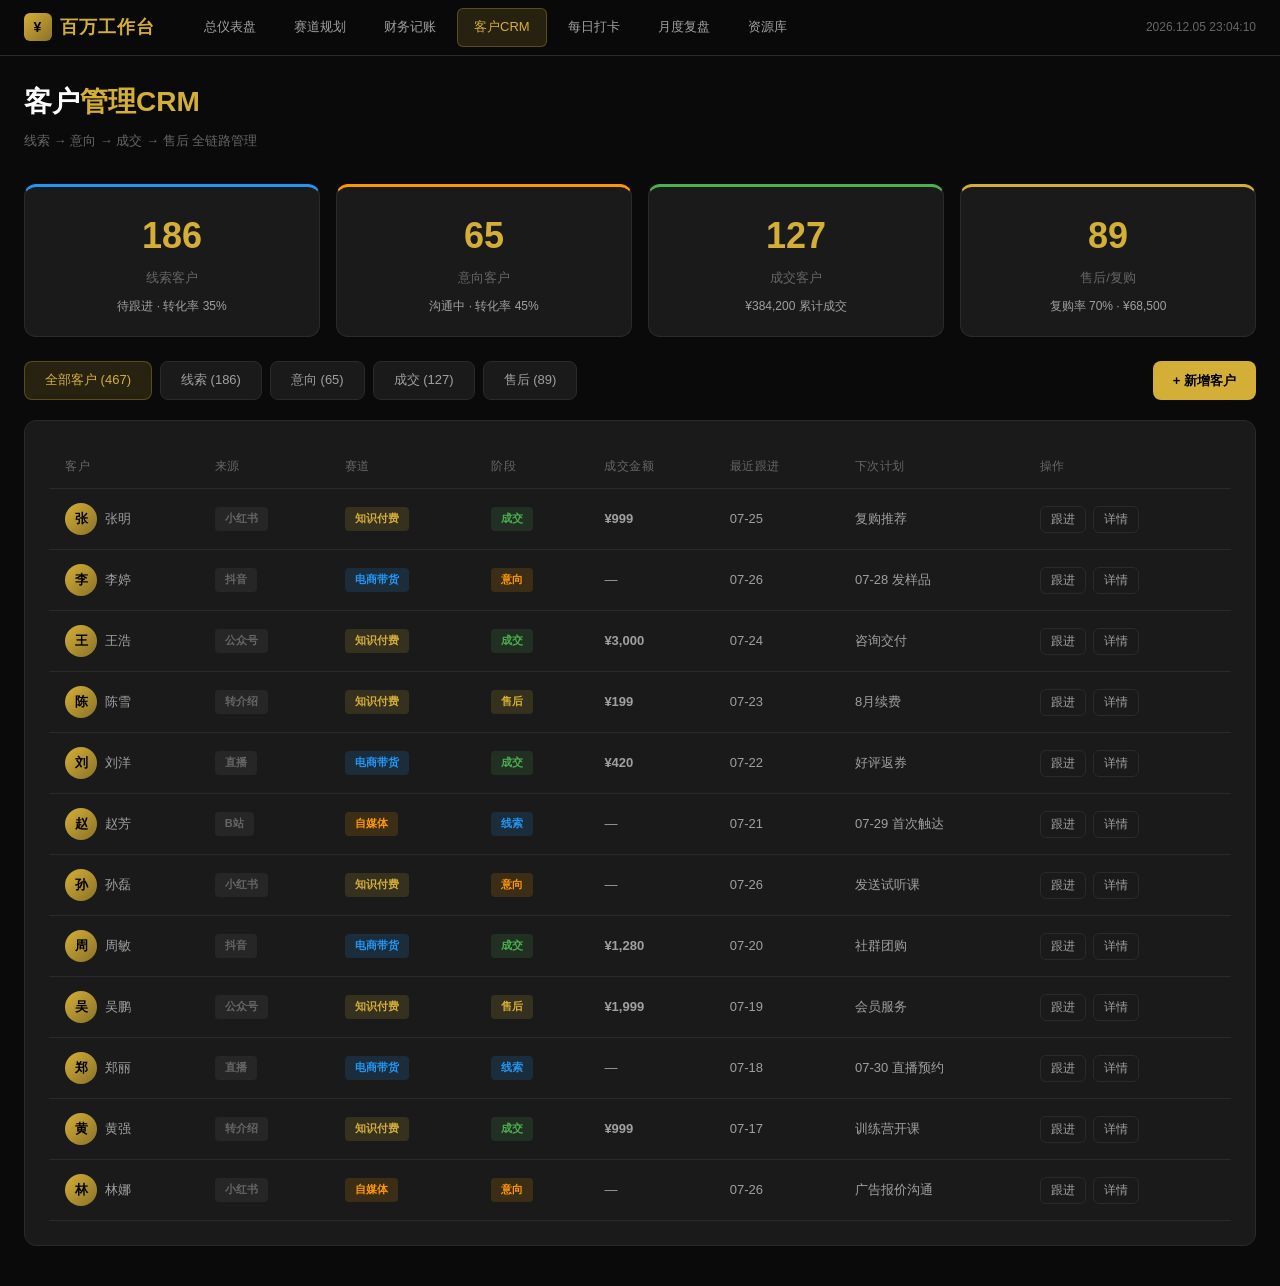
==== crm.html @ f86fb093 "feat: 1年百万搞钱工作台 - 7页面完整版 - 数据总仪表盘：目标进度、收益图表、核心指标 - 变现赛道规划：3条盈利赛道详细规划与测算 - 财务记账：收支利润自动统计 - 客户管理CRM：全链" ====
<!DOCTYPE html>
<html lang="zh-CN">
<head>
  <meta charset="UTF-8">
  <meta name="viewport" content="width=device-width, initial-scale=1.0">
  <title>客户管理CRM | 百万搞钱工作台</title>
  <link rel="stylesheet" href="assets/style.css">
  <style>
    .pipeline { display: grid; grid-template-columns: repeat(4, 1fr); gap: 16px; margin-bottom: 24px; }
    .pipeline-stage {
      background: var(--bg-card);
      border: 1px solid var(--border);
      border-radius: 12px;
      padding: 20px;
      text-align: center;
      position: relative;
    }
    .pipeline-stage .count { font-size: 36px; font-weight: 700; color: var(--gold); }
    .pipeline-stage .label { font-size: 13px; color: var(--text-muted); margin-top: 4px; }
    .pipeline-stage .amount { font-size: 12px; color: var(--text-secondary); margin-top: 8px; }
    .pipeline-stage.lead { border-top: 3px solid var(--blue); }
    .pipeline-stage.intent { border-top: 3px solid var(--orange); }
    .pipeline-stage.deal { border-top: 3px solid var(--green); }
    .pipeline-stage.after { border-top: 3px solid var(--gold); }
    .tab-bar { display: flex; gap: 8px; margin-bottom: 20px; }
    .tab {
      padding: 8px 20px;
      border-radius: 8px;
      font-size: 13px;
      cursor: pointer;
      border: 1px solid var(--border);
      background: var(--bg-card);
      color: var(--text-secondary);
      transition: all 0.2s;
    }
    .tab.active { background: var(--gold-glow); color: var(--gold); border-color: var(--border-gold); }
    .table-wrap { overflow-x: auto; }
    .avatar {
      width: 32px; height: 32px;
      border-radius: 50%;
      background: linear-gradient(135deg, var(--gold), var(--gold-dim));
      display: inline-flex;
      align-items: center;
      justify-content: center;
      font-size: 13px;
      font-weight: 700;
      color: #000;
      margin-right: 8px;
    }
    .customer-name { display: flex; align-items: center; }
    .action-btn {
      padding: 4px 10px;
      font-size: 12px;
      border-radius: 6px;
      border: 1px solid var(--border);
      background: transparent;
      color: var(--text-secondary);
      cursor: pointer;
      margin-right: 4px;
    }
    .action-btn:hover { color: var(--gold); border-color: var(--border-gold); }
  </style>
</head>
<body>
  <script src="assets/common.js"></script>
  <script>renderNav(3);</script>

  <div class="page-container">
    <div class="page-header">
      <div class="page-title">客户<span class="accent">管理CRM</span></div>
      <div class="page-subtitle">线索 → 意向 → 成交 → 售后 全链路管理</div>
    </div>

    <!-- 销售漏斗 -->
    <div class="pipeline">
      <div class="pipeline-stage lead">
        <div class="count">186</div>
        <div class="label">线索客户</div>
        <div class="amount">待跟进 · 转化率 35%</div>
      </div>
      <div class="pipeline-stage intent">
        <div class="count">65</div>
        <div class="label">意向客户</div>
        <div class="amount">沟通中 · 转化率 45%</div>
      </div>
      <div class="pipeline-stage deal">
        <div class="count">127</div>
        <div class="label">成交客户</div>
        <div class="amount">¥384,200 累计成交</div>
      </div>
      <div class="pipeline-stage after">
        <div class="count">89</div>
        <div class="label">售后/复购</div>
        <div class="amount">复购率 70% · ¥68,500</div>
      </div>
    </div>

    <!-- 筛选标签 -->
    <div class="tab-bar">
      <div class="tab active" onclick="filterTab('all', this)">全部客户 (467)</div>
      <div class="tab" onclick="filterTab('lead', this)">线索 (186)</div>
      <div class="tab" onclick="filterTab('intent', this)">意向 (65)</div>
      <div class="tab" onclick="filterTab('deal', this)">成交 (127)</div>
      <div class="tab" onclick="filterTab('after', this)">售后 (89)</div>
      <button class="btn btn-gold" style="margin-left:auto;">+ 新增客户</button>
    </div>

    <!-- 客户表格 -->
    <div class="card">
      <div class="table-wrap">
        <table class="data-table">
          <thead>
            <tr>
              <th>客户</th>
              <th>来源</th>
              <th>赛道</th>
              <th>阶段</th>
              <th>成交金额</th>
              <th>最近跟进</th>
              <th>下次计划</th>
              <th>操作</th>
            </tr>
          </thead>
          <tbody id="crm-tbody"></tbody>
        </table>
      </div>
    </div>
  </div>

  <script>
    const customers = [
      { name: "张明", initial: "张", source: "小红书", track: "知识付费", stage: "成交", amount: 999, lastFollow: "07-25", nextPlan: "复购推荐" },
      { name: "李婷", initial: "李", source: "抖音", track: "电商带货", stage: "意向", amount: 0, lastFollow: "07-26", nextPlan: "07-28 发样品" },
      { name: "王浩", initial: "王", source: "公众号", track: "知识付费", stage: "成交", amount: 3000, lastFollow: "07-24", nextPlan: "咨询交付" },
      { name: "陈雪", initial: "陈", source: "转介绍", track: "知识付费", stage: "售后", amount: 199, lastFollow: "07-23", nextPlan: "8月续费" },
      { name: "刘洋", initial: "刘", source: "直播", track: "电商带货", stage: "成交", amount: 420, lastFollow: "07-22", nextPlan: "好评返券" },
      { name: "赵芳", initial: "赵", source: "B站", track: "自媒体", stage: "线索", amount: 0, lastFollow: "07-21", nextPlan: "07-29 首次触达" },
      { name: "孙磊", initial: "孙", source: "小红书", track: "知识付费", stage: "意向", amount: 0, lastFollow: "07-26", nextPlan: "发送试听课" },
      { name: "周敏", initial: "周", source: "抖音", track: "电商带货", stage: "成交", amount: 1280, lastFollow: "07-20", nextPlan: "社群团购" },
      { name: "吴鹏", initial: "吴", source: "公众号", track: "知识付费", stage: "售后", amount: 1999, lastFollow: "07-19", nextPlan: "会员服务" },
      { name: "郑丽", initial: "郑", source: "直播", track: "电商带货", stage: "线索", amount: 0, lastFollow: "07-18", nextPlan: "07-30 直播预约" },
      { name: "黄强", initial: "黄", source: "转介绍", track: "知识付费", stage: "成交", amount: 999, lastFollow: "07-17", nextPlan: "训练营开课" },
      { name: "林娜", initial: "林", source: "小红书", track: "自媒体", stage: "意向", amount: 0, lastFollow: "07-26", nextPlan: "广告报价沟通" },
    ];

    const stageMap = {
      "线索": { tag: "tag-blue", stageClass: "lead" },
      "意向": { tag: "tag-orange", stageClass: "intent" },
      "成交": { tag: "tag-green", stageClass: "deal" },
      "售后": { tag: "tag-gold", stageClass: "after" },
    };

    const trackMap = {
      "知识付费": "tag-gold",
      "电商带货": "tag-blue",
      "自媒体": "tag-orange",
    };

    function renderCustomers(filter = "all") {
      const tbody = document.getElementById("crm-tbody");
      tbody.innerHTML = "";
      const filtered = filter === "all" ? customers : customers.filter(c => {
        const m = { lead: "线索", intent: "意向", deal: "成交", after: "售后" };
        return c.stage === m[filter];
      });
      filtered.forEach(c => {
        const s = stageMap[c.stage];
        const t = trackMap[c.track];
        tbody.innerHTML += `
          <tr>
            <td>
              <div class="customer-name">
                <span class="avatar">${c.initial}</span>
                <span>${c.name}</span>
              </div>
            </td>
            <td><span class="tag tag-gray">${c.source}</span></td>
            <td><span class="tag ${t}">${c.track}</span></td>
            <td><span class="tag ${s.tag}">${c.stage}</span></td>
            <td class="${c.amount ? 'text-green font-bold' : 'text-muted'}">${c.amount ? "¥" + c.amount.toLocaleString() : "—"}</td>
            <td>${c.lastFollow}</td>
            <td class="text-secondary">${c.nextPlan}</td>
            <td>
              <button class="action-btn">跟进</button>
              <button class="action-btn">详情</button>
            </td>
          </tr>
        `;
      });
    }

    function filterTab(stage, el) {
      document.querySelectorAll(".tab").forEach(t => t.classList.remove("active"));
      el.classList.add("active");
      renderCustomers(stage);
    }

    renderCustomers();
  </script>
</body>
</html>
---- assets/style.css ----
/* ========================================
   百万搞钱工作台 - 共享设计系统
   深色黑金商务风格
   ======================================== */

:root {
  /* 主色调 */
  --bg-primary: #0a0a0a;
  --bg-secondary: #141414;
  --bg-card: #1a1a1a;
  --bg-card-hover: #222222;
  --bg-input: #0f0f0f;

  /* 金色系 */
  --gold: #d4af37;
  --gold-bright: #f0c75e;
  --gold-dim: #8a7228;
  --gold-glow: rgba(212, 175, 55, 0.15);

  /* 文字 */
  --text-primary: #ffffff;
  --text-secondary: #a0a0a0;
  --text-muted: #666666;

  /* 功能色 */
  --green: #4caf50;
  --green-dim: rgba(76, 175, 80, 0.15);
  --red: #f44336;
  --red-dim: rgba(244, 67, 54, 0.15);
  --blue: #2196f3;
  --blue-dim: rgba(33, 150, 243, 0.15);
  --orange: #ff9800;
  --orange-dim: rgba(255, 152, 0, 0.15);

  /* 边框 */
  --border: #2a2a2a;
  --border-gold: rgba(212, 175, 55, 0.3);

  /* 阴影 */
  --shadow: 0 4px 24px rgba(0, 0, 0, 0.4);
  --shadow-gold: 0 0 20px rgba(212, 175, 55, 0.1);
}

* {
  margin: 0;
  padding: 0;
  box-sizing: border-box;
}

body {
  font-family: -apple-system, BlinkMacSystemFont, "Segoe UI", "PingFang SC", "Microsoft YaHei", sans-serif;
  background: var(--bg-primary);
  color: var(--text-primary);
  font-size: 14px;
  line-height: 1.6;
  min-height: 100vh;
}

/* 滚动条 */
::-webkit-scrollbar { width: 6px; height: 6px; }
::-webkit-scrollbar-track { background: var(--bg-secondary); }
::-webkit-scrollbar-thumb { background: var(--gold-dim); border-radius: 3px; }
::-webkit-scrollbar-thumb:hover { background: var(--gold); }

/* ===== 顶部导航 ===== */
.top-nav {
  position: fixed;
  top: 0;
  left: 0;
  right: 0;
  height: 56px;
  background: rgba(10, 10, 10, 0.95);
  backdrop-filter: blur(20px);
  border-bottom: 1px solid var(--border);
  z-index: 1000;
  display: flex;
  align-items: center;
  padding: 0 24px;
  gap: 32px;
}

.nav-logo {
  font-size: 18px;
  font-weight: 700;
  color: var(--gold);
  letter-spacing: 1px;
  white-space: nowrap;
  display: flex;
  align-items: center;
  gap: 8px;
}

.nav-logo .logo-icon {
  width: 28px;
  height: 28px;
  background: linear-gradient(135deg, var(--gold), var(--gold-dim));
  border-radius: 6px;
  display: flex;
  align-items: center;
  justify-content: center;
  font-size: 14px;
  color: #000;
  font-weight: 900;
}

.nav-links {
  display: flex;
  gap: 4px;
  flex: 1;
  overflow-x: auto;
}

.nav-links::-webkit-scrollbar { display: none; }

.nav-link {
  padding: 8px 16px;
  color: var(--text-secondary);
  text-decoration: none;
  border-radius: 6px;
  font-size: 13px;
  white-space: nowrap;
  transition: all 0.2s;
  border: 1px solid transparent;
}

.nav-link:hover {
  color: var(--text-primary);
  background: var(--bg-card);
}

.nav-link.active {
  color: var(--gold);
  background: var(--gold-glow);
  border-color: var(--border-gold);
}

.nav-time {
  color: var(--text-muted);
  font-size: 12px;
  white-space: nowrap;
}

/* ===== 主内容区 ===== */
.page-container {
  max-width: 1400px;
  margin: 0 auto;
  padding: 80px 24px 40px;
}

.page-header {
  margin-bottom: 32px;
}

.page-title {
  font-size: 28px;
  font-weight: 700;
  color: var(--text-primary);
  margin-bottom: 6px;
}

.page-title .accent {
  color: var(--gold);
}

.page-subtitle {
  font-size: 13px;
  color: var(--text-muted);
}

/* ===== 卡片 ===== */
.card {
  background: var(--bg-card);
  border: 1px solid var(--border);
  border-radius: 12px;
  padding: 24px;
  transition: all 0.2s;
}

.card:hover {
  border-color: var(--border-gold);
}

.card-title {
  font-size: 14px;
  font-weight: 600;
  color: var(--text-secondary);
  margin-bottom: 16px;
  display: flex;
  align-items: center;
  gap: 8px;
}

.card-title .icon {
  color: var(--gold);
}

/* ===== 网格布局 ===== */
.grid {
  display: grid;
  gap: 20px;
}

.grid-2 { grid-template-columns: repeat(2, 1fr); }
.grid-3 { grid-template-columns: repeat(3, 1fr); }
.grid-4 { grid-template-columns: repeat(4, 1fr); }

@media (max-width: 1024px) {
  .grid-2, .grid-3, .grid-4 { grid-template-columns: repeat(2, 1fr); }
}
@media (max-width: 640px) {
  .grid-2, .grid-3, .grid-4 { grid-template-columns: 1fr; }
}

/* ===== 指标卡片 ===== */
.metric-card {
  background: var(--bg-card);
  border: 1px solid var(--border);
  border-radius: 12px;
  padding: 20px 24px;
  position: relative;
  overflow: hidden;
  transition: all 0.2s;
}

.metric-card::before {
  content: '';
  position: absolute;
  top: 0;
  left: 0;
  right: 0;
  height: 2px;
  background: linear-gradient(90deg, transparent, var(--gold), transparent);
  opacity: 0;
  transition: opacity 0.3s;
}

.metric-card:hover::before { opacity: 1; }
.metric-card:hover { border-color: var(--border-gold); }

.metric-label {
  font-size: 12px;
  color: var(--text-muted);
  margin-bottom: 8px;
}

.metric-value {
  font-size: 32px;
  font-weight: 700;
  color: var(--text-primary);
  line-height: 1.2;
}

.metric-value.gold { color: var(--gold); }
.metric-value.green { color: var(--green); }
.metric-value.red { color: var(--red); }
.metric-value.blue { color: var(--blue); }

.metric-delta {
  font-size: 12px;
  margin-top: 8px;
}

.metric-delta.up { color: var(--green); }
.metric-delta.down { color: var(--red); }

/* ===== 进度条 ===== */
.progress-bar {
  height: 8px;
  background: var(--bg-input);
  border-radius: 4px;
  overflow: hidden;
}

.progress-fill {
  height: 100%;
  background: linear-gradient(90deg, var(--gold-dim), var(--gold));
  border-radius: 4px;
  transition: width 0.6s ease;
}

/* ===== 表格 ===== */
.data-table {
  width: 100%;
  border-collapse: collapse;
  font-size: 13px;
}

.data-table th {
  text-align: left;
  padding: 12px 16px;
  color: var(--text-muted);
  font-weight: 500;
  border-bottom: 1px solid var(--border);
  font-size: 12px;
  text-transform: uppercase;
  letter-spacing: 0.5px;
}

.data-table td {
  padding: 14px 16px;
  border-bottom: 1px solid var(--border);
  color: var(--text-secondary);
}

.data-table tr:hover td {
  color: var(--text-primary);
  background: var(--bg-card-hover);
}

/* ===== 标签/徽章 ===== */
.tag {
  display: inline-block;
  padding: 3px 10px;
  border-radius: 4px;
  font-size: 11px;
  font-weight: 600;
}

.tag-gold { background: var(--gold-glow); color: var(--gold); }
.tag-green { background: var(--green-dim); color: var(--green); }
.tag-red { background: var(--red-dim); color: var(--red); }
.tag-blue { background: var(--blue-dim); color: var(--blue); }
.tag-orange { background: var(--orange-dim); color: var(--orange); }
.tag-gray { background: rgba(255,255,255,0.05); color: var(--text-muted); }

/* ===== 按钮 ===== */
.btn {
  padding: 8px 20px;
  border-radius: 8px;
  font-size: 13px;
  font-weight: 600;
  cursor: pointer;
  border: none;
  transition: all 0.2s;
  text-decoration: none;
  display: inline-flex;
  align-items: center;
  gap: 6px;
}

.btn-gold {
  background: var(--gold);
  color: #000;
}
.btn-gold:hover {
  background: var(--gold-bright);
  box-shadow: var(--shadow-gold);
}

.btn-outline {
  background: transparent;
  color: var(--text-secondary);
  border: 1px solid var(--border);
}
.btn-outline:hover {
  color: var(--gold);
  border-color: var(--border-gold);
}

/* ===== 输入框 ===== */
.input, .select, .textarea {
  width: 100%;
  background: var(--bg-input);
  border: 1px solid var(--border);
  border-radius: 8px;
  padding: 10px 14px;
  color: var(--text-primary);
  font-size: 13px;
  font-family: inherit;
  transition: border-color 0.2s;
}

.input:focus, .select:focus, .textarea:focus {
  outline: none;
  border-color: var(--gold);
}

/* ===== 图表容器 ===== */
.chart-container {
  width: 100%;
  position: relative;
}

/* ===== 工具类 ===== */
.text-gold { color: var(--gold); }
.text-green { color: var(--green); }
.text-red { color: var(--red); }
.text-muted { color: var(--text-muted); }
.text-secondary { color: var(--text-secondary); }
.text-center { text-align: center; }
.text-right { text-align: right; }
.font-bold { font-weight: 700; }
.mt-8 { margin-top: 8px; }
.mt-16 { margin-top: 16px; }
.mt-24 { margin-top: 24px; }
.mb-16 { margin-bottom: 16px; }
.mb-24 { margin-bottom: 24px; }
.flex { display: flex; }
.flex-between { display: flex; justify-content: space-between; align-items: center; }
.gap-8 { gap: 8px; }
.gap-16 { gap: 16px; }
.gap-24 { gap: 24px; }
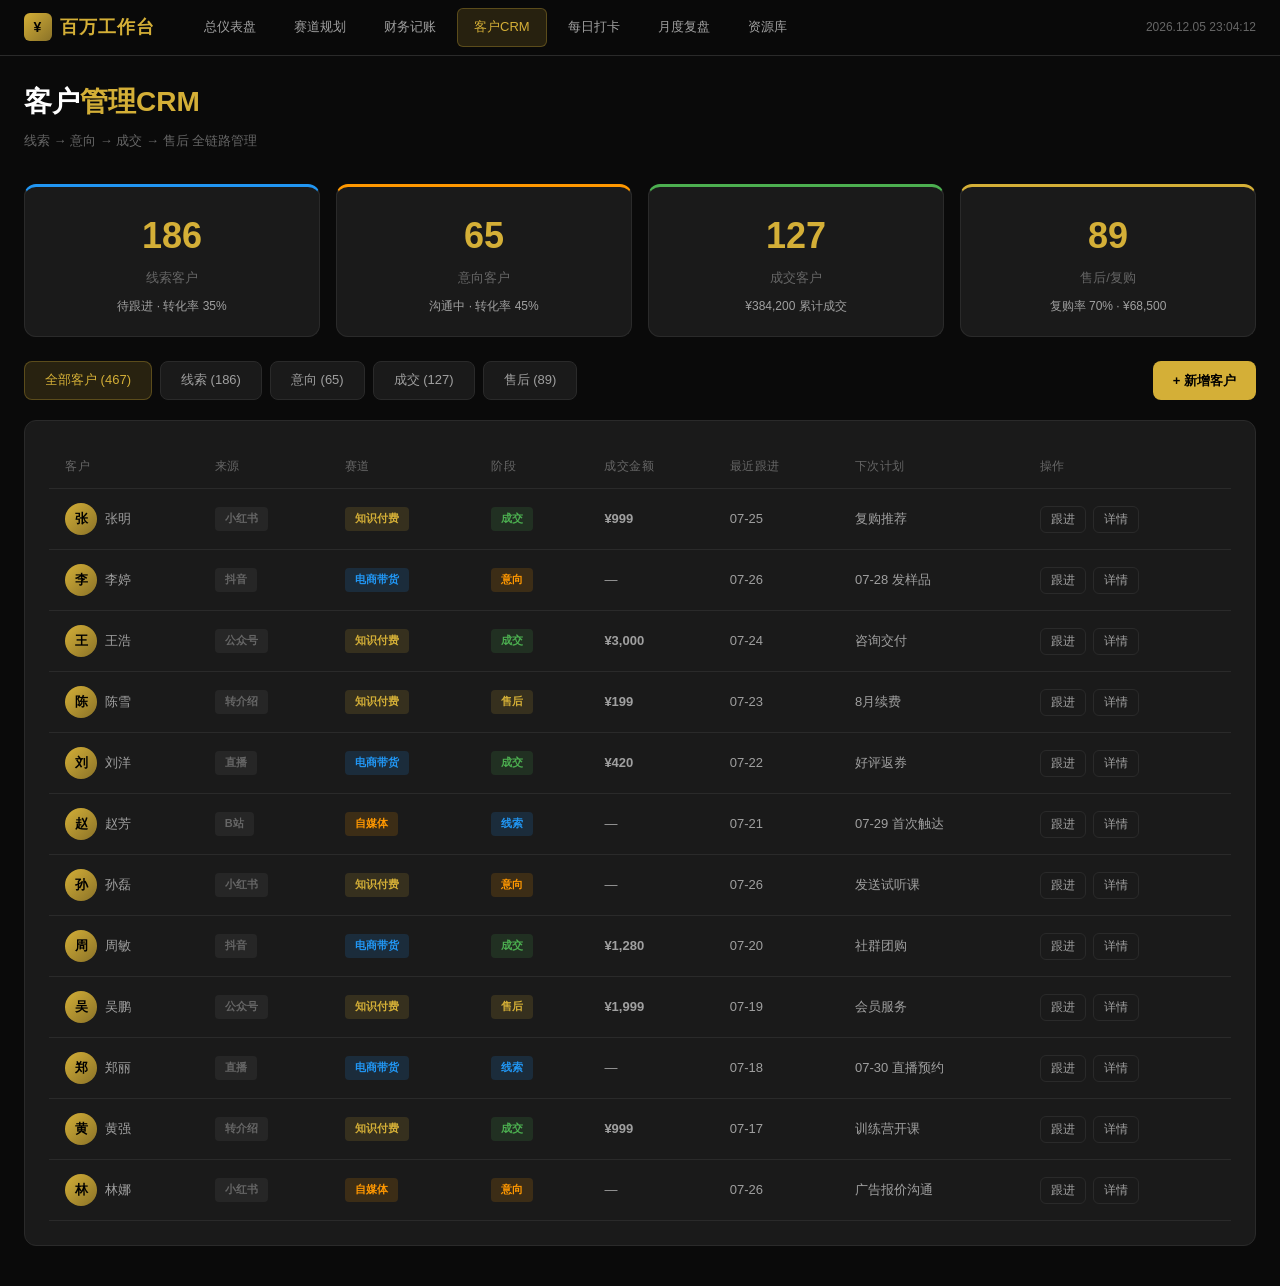
==== commit 1d4dab63: "feat: 添加PWA支持，可安装到手机桌面 - manifest.json 应用配置 - 192/512尺寸图标 + Apple Touch Icon - 全屏独立运行，无浏览器地址栏 - 黑金风格" ====
--- a/crm.html
+++ b/crm.html
@@ -4,6 +4,13 @@
   <meta charset="UTF-8">
   <meta name="viewport" content="width=device-width, initial-scale=1.0">
   <title>客户管理CRM | 百万搞钱工作台</title>
+  <link rel="manifest" href="manifest.json">
+  <meta name="theme-color" content="#d4af37">
+  <meta name="apple-mobile-web-app-capable" content="yes">
+  <meta name="apple-mobile-web-app-status-bar-style" content="black-translucent">
+  <meta name="apple-mobile-web-app-title" content="百万工作台">
+  <link rel="apple-touch-icon" href="apple-touch-icon.png">
+  <link rel="icon" type="image/png" sizes="192x192" href="icon-192.png">
   <link rel="stylesheet" href="assets/style.css">
   <style>
     .pipeline { display: grid; grid-template-columns: repeat(4, 1fr); gap: 16px; margin-bottom: 24px; }
